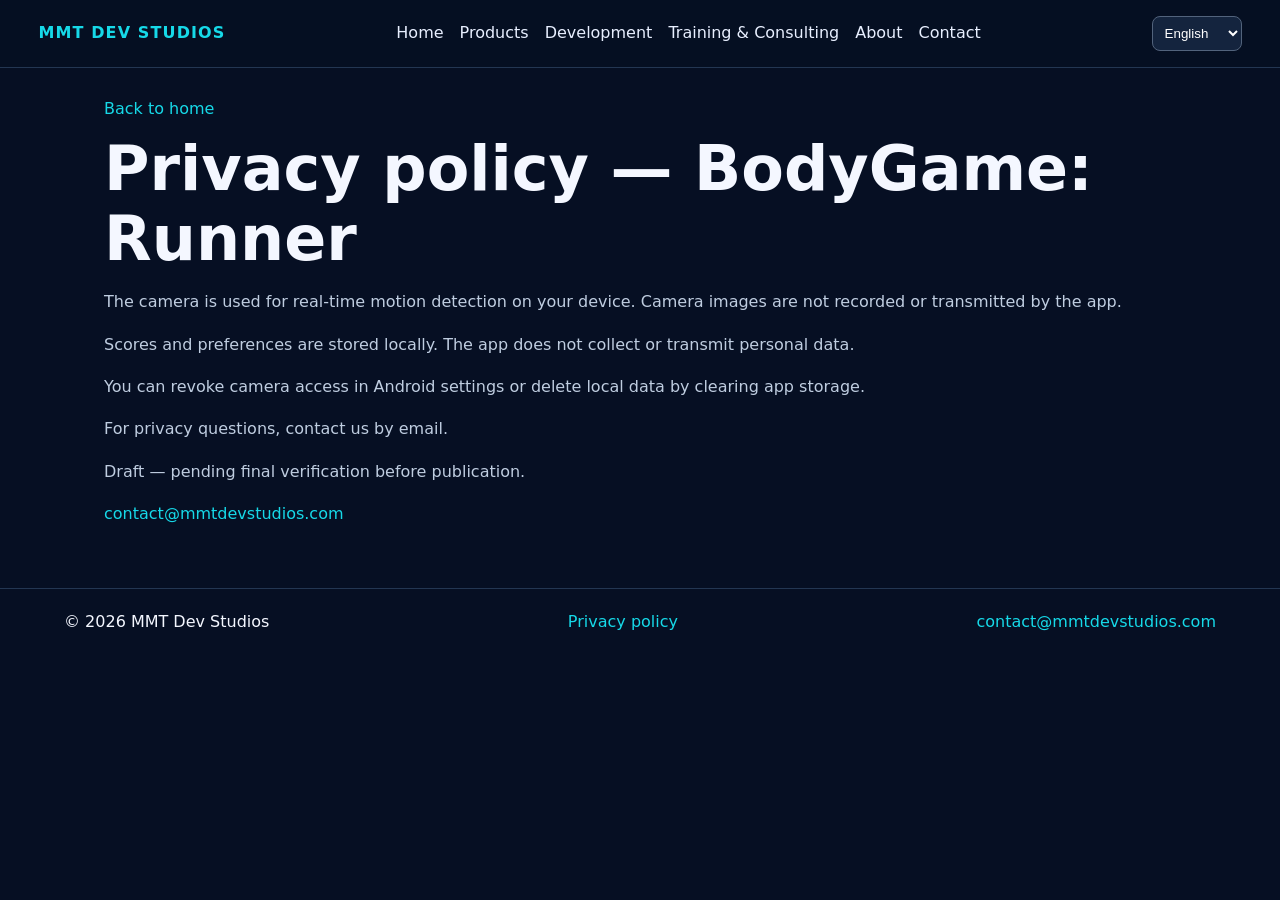
==== privacy/bodygame-runner.html @ d6873808 "Initial release of MMT Dev Studios website V4" ====
<!doctype html><html lang="en"><head><meta charset="utf-8"><meta name="viewport" content="width=device-width,initial-scale=1"><title>Privacy | BodyGame: Runner</title><link rel="stylesheet" href="../css/style.css"></head><body><header><a href="../index.html"><strong class="brand">MMT DEV STUDIOS</strong></a><nav><a href="../index.html#home" data-t="0"></a><a href="../index.html#products" data-t="31"></a><a href="../index.html#development" data-t="32"></a><a href="../index.html#training" data-t="33"></a><a href="../index.html#about" data-t="34"></a><a href="../index.html#contact" data-t="5"></a></nav><select id="language" aria-label="Language"><option value="en">English</option><option value="fr">Français</option><option value="es">Español</option><option value="it">Italiano</option><option value="ar">العربية</option></select></header><main><a href="../index.html" data-t="22"></a><h1 data-t="25"></h1><p data-t="26"></p><p data-t="27"></p><p data-t="28"></p><p data-t="29"></p><p data-t="30"></p><a href="mailto:contact@mmtdevstudios.com">contact@mmtdevstudios.com</a></main><footer><span>© 2026 MMT Dev Studios</span><a href="../privacy/bodygame-runner.html" data-t="21"></a><a href="mailto:contact@mmtdevstudios.com">contact@mmtdevstudios.com</a></footer><script src="../js/translations.js"></script><script src="../js/main.js"></script></body></html>
---- css/style.css ----
*{box-sizing:border-box}html{scroll-behavior:smooth}body{margin:0;background:#060f23;color:#f4f7ff;font:16px/1.65 system-ui,sans-serif}a{color:#16d9e8;text-decoration:none}a:hover{text-decoration:underline}header,footer{padding:20px max(5vw,20px);border-bottom:1px solid #233652;display:flex;align-items:center;justify-content:space-between;gap:18px;flex-wrap:wrap}nav{display:flex;gap:16px;flex-wrap:wrap}nav a{color:#e8efff}select{background:#14243e;color:white;border:1px solid #52637c;border-radius:8px;padding:8px}main{max-width:1120px;margin:auto;padding:28px 24px 60px}.hero{display:grid;grid-template-columns:1fr 1fr;align-items:center;gap:36px;padding:40px 0}.hero img{width:100%;border-radius:16px}h1{font-size:clamp(32px,5vw,62px);line-height:1.12;margin:12px 0}h2{font-size:30px}p{color:#bfcde0}.accent{color:#16d9e8}.cards{display:grid;grid-template-columns:repeat(3,1fr);gap:16px}.card{background:#101e36;border:1px solid #263d5b;border-radius:16px;padding:24px}.symbol{font-size:32px;color:#16d9e8}.button{display:inline-block;background:#16d9e8;color:#061329;padding:10px 20px;border-radius:8px;font-weight:700}section{padding:24px 0}footer{border-top:1px solid #233652;border-bottom:0} @media(max-width:720px){.hero,.cards{grid-template-columns:1fr}.hero{gap:12px}header{align-items:flex-start}nav{font-size:14px}}

header{position:sticky;top:0;z-index:5;background:#060f23f5;padding:16px max(3vw,16px)}.brand{letter-spacing:.07em}section[id]{scroll-margin-top:120px}.hero{background:radial-gradient(ellipse at 25% 50%,#12335466,transparent 66%);padding:48px 0}.eyebrow{color:#16d9e8;font-size:.77rem;font-weight:700;letter-spacing:.12em}.activity{padding:0;overflow:hidden;color:inherit;display:block;transition:transform .18s,border-color .18s}.activity:hover,.activity:focus-visible{transform:translateY(-4px);border-color:#16d9e8;text-decoration:none}.art{height:150px;display:grid;place-items:center;color:#16d9e8;background:radial-gradient(ellipse,#16435d,#0b172c 75%)}.art svg{width:100px;height:100px}.cardbody{padding:22px}.cardbody h3{margin:0;font-size:1.25rem}.featured{display:grid;grid-template-columns:minmax(0,1fr) minmax(0,1fr);gap:28px;align-items:center}.featured img{width:100%;max-height:340px;object-fit:cover;border-radius:12px}.panel{padding:28px;margin-block:22px;border:1px solid #263d5b;border-radius:16px;background:#101e36}.panel h2{margin-top:0}a:focus-visible,select:focus-visible{outline:2px solid cyan;outline-offset:4px}@media(max-width:950px){header{position:static}section[id]{scroll-margin-top:12px}}@media(max-width:720px){.featured{grid-template-columns:1fr}.hero{padding:20px 0}.panel{padding:20px}}@media(prefers-reduced-motion:reduce){html{scroll-behavior:auto}.activity{transition:none}}
/* V3: illustrated domains and compact product cards */
.art{height:auto;aspect-ratio:16/9;overflow:hidden}.art img{display:block;width:100%;height:100%;object-fit:cover;object-position:center}.featured{grid-template-columns:120px minmax(0,1fr);gap:24px}.featured img{width:120px;height:120px;max-width:100%;object-fit:contain;border-radius:10px}.featured h2{margin:4px 0;font-size:1.5rem}.featured p{margin:6px 0}.featured .button{margin-top:6px}@media(max-width:480px){.featured{grid-template-columns:1fr;gap:12px}.featured img{justify-self:start}}
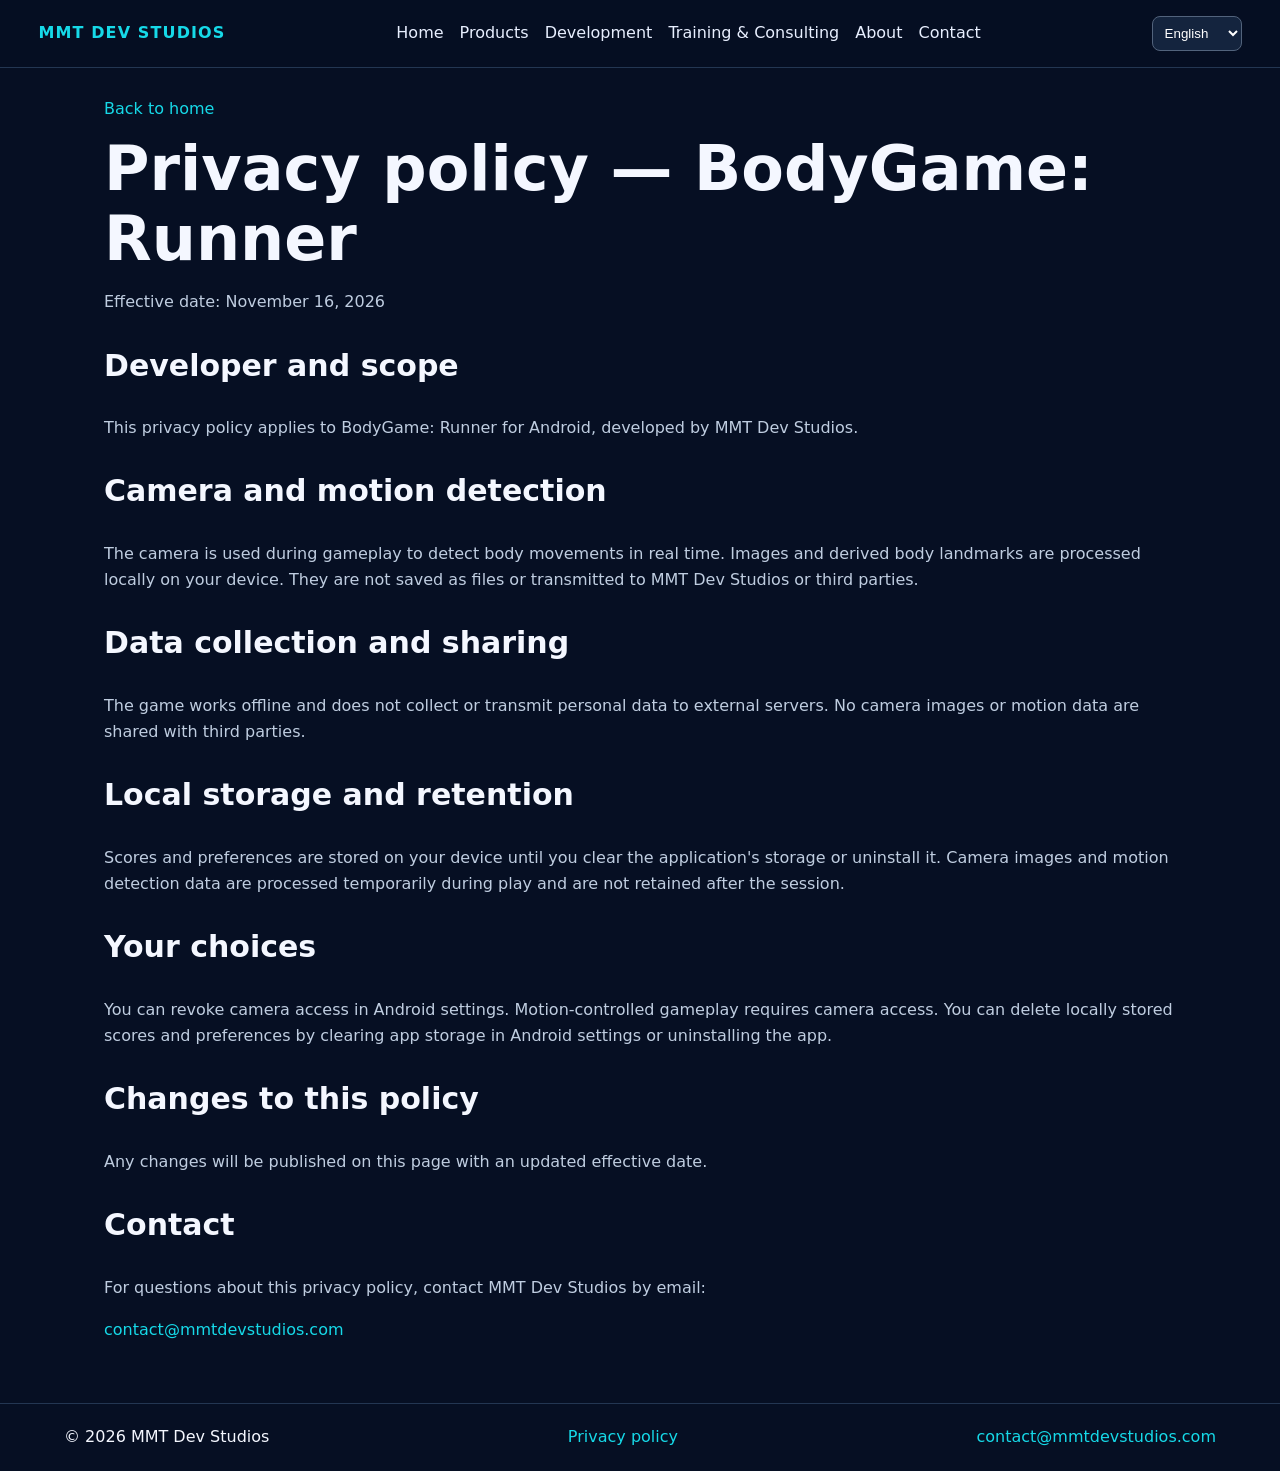
==== commit e6bc84f4: "V5 - Finalize BodyGame Runner privacy policy" ====
--- a/privacy/bodygame-runner.html
+++ b/privacy/bodygame-runner.html
@@ -1 +1 @@
-<!doctype html><html lang="en"><head><meta charset="utf-8"><meta name="viewport" content="width=device-width,initial-scale=1"><title>Privacy | BodyGame: Runner</title><link rel="stylesheet" href="../css/style.css"></head><body><header><a href="../index.html"><strong class="brand">MMT DEV STUDIOS</strong></a><nav><a href="../index.html#home" data-t="0"></a><a href="../index.html#products" data-t="31"></a><a href="../index.html#development" data-t="32"></a><a href="../index.html#training" data-t="33"></a><a href="../index.html#about" data-t="34"></a><a href="../index.html#contact" data-t="5"></a></nav><select id="language" aria-label="Language"><option value="en">English</option><option value="fr">Français</option><option value="es">Español</option><option value="it">Italiano</option><option value="ar">العربية</option></select></header><main><a href="../index.html" data-t="22"></a><h1 data-t="25"></h1><p data-t="26"></p><p data-t="27"></p><p data-t="28"></p><p data-t="29"></p><p data-t="30"></p><a href="mailto:contact@mmtdevstudios.com">contact@mmtdevstudios.com</a></main><footer><span>© 2026 MMT Dev Studios</span><a href="../privacy/bodygame-runner.html" data-t="21"></a><a href="mailto:contact@mmtdevstudios.com">contact@mmtdevstudios.com</a></footer><script src="../js/translations.js"></script><script src="../js/main.js"></script></body></html>+<!doctype html><html lang="en"><head><meta charset="utf-8"><meta name="viewport" content="width=device-width,initial-scale=1"><title>Privacy | BodyGame: Runner</title><link rel="stylesheet" href="../css/style.css"></head><body><header><a href="../index.html"><strong class="brand">MMT DEV STUDIOS</strong></a><nav><a href="../index.html#home" data-t="0"></a><a href="../index.html#products" data-t="31"></a><a href="../index.html#development" data-t="32"></a><a href="../index.html#training" data-t="33"></a><a href="../index.html#about" data-t="34"></a><a href="../index.html#contact" data-t="5"></a></nav><select id="language" aria-label="Language"><option value="en">English</option><option value="fr">Français</option><option value="es">Español</option><option value="it">Italiano</option><option value="ar">العربية</option></select></header><main><a href="../index.html" data-t="22"></a><h1 data-t="25">Privacy policy — BodyGame: Runner</h1><p data-t="51">Effective date: November 16, 2026</p><h2 data-t="52">Developer and scope</h2><p data-t="53">This privacy policy applies to BodyGame: Runner for Android, developed by MMT Dev Studios.</p><h2 data-t="54">Camera and motion detection</h2><p data-t="55">The camera is used during gameplay to detect body movements in real time. Images and derived body landmarks are processed locally on your device. They are not saved as files or transmitted to MMT Dev Studios or third parties.</p><h2 data-t="56">Data collection and sharing</h2><p data-t="57">The game works offline and does not collect or transmit personal data to external servers. No camera images or motion data are shared with third parties.</p><h2 data-t="58">Local storage and retention</h2><p data-t="59">Scores and preferences are stored on your device until you clear the application&#x27;s storage or uninstall it. Camera images and motion detection data are processed temporarily during play and are not retained after the session.</p><h2 data-t="60">Your choices</h2><p data-t="61">You can revoke camera access in Android settings. Motion-controlled gameplay requires camera access. You can delete locally stored scores and preferences by clearing app storage in Android settings or uninstalling the app.</p><h2 data-t="62">Changes to this policy</h2><p data-t="63">Any changes will be published on this page with an updated effective date.</p><h2 data-t="64">Contact</h2><p data-t="65">For questions about this privacy policy, contact MMT Dev Studios by email:</p><a href="mailto:contact@mmtdevstudios.com">contact@mmtdevstudios.com</a></main><footer><span>© 2026 MMT Dev Studios</span><a href="../privacy/bodygame-runner.html" data-t="21"></a><a href="mailto:contact@mmtdevstudios.com">contact@mmtdevstudios.com</a></footer><script src="../js/translations.js"></script><script src="../js/main.js"></script></body></html>
